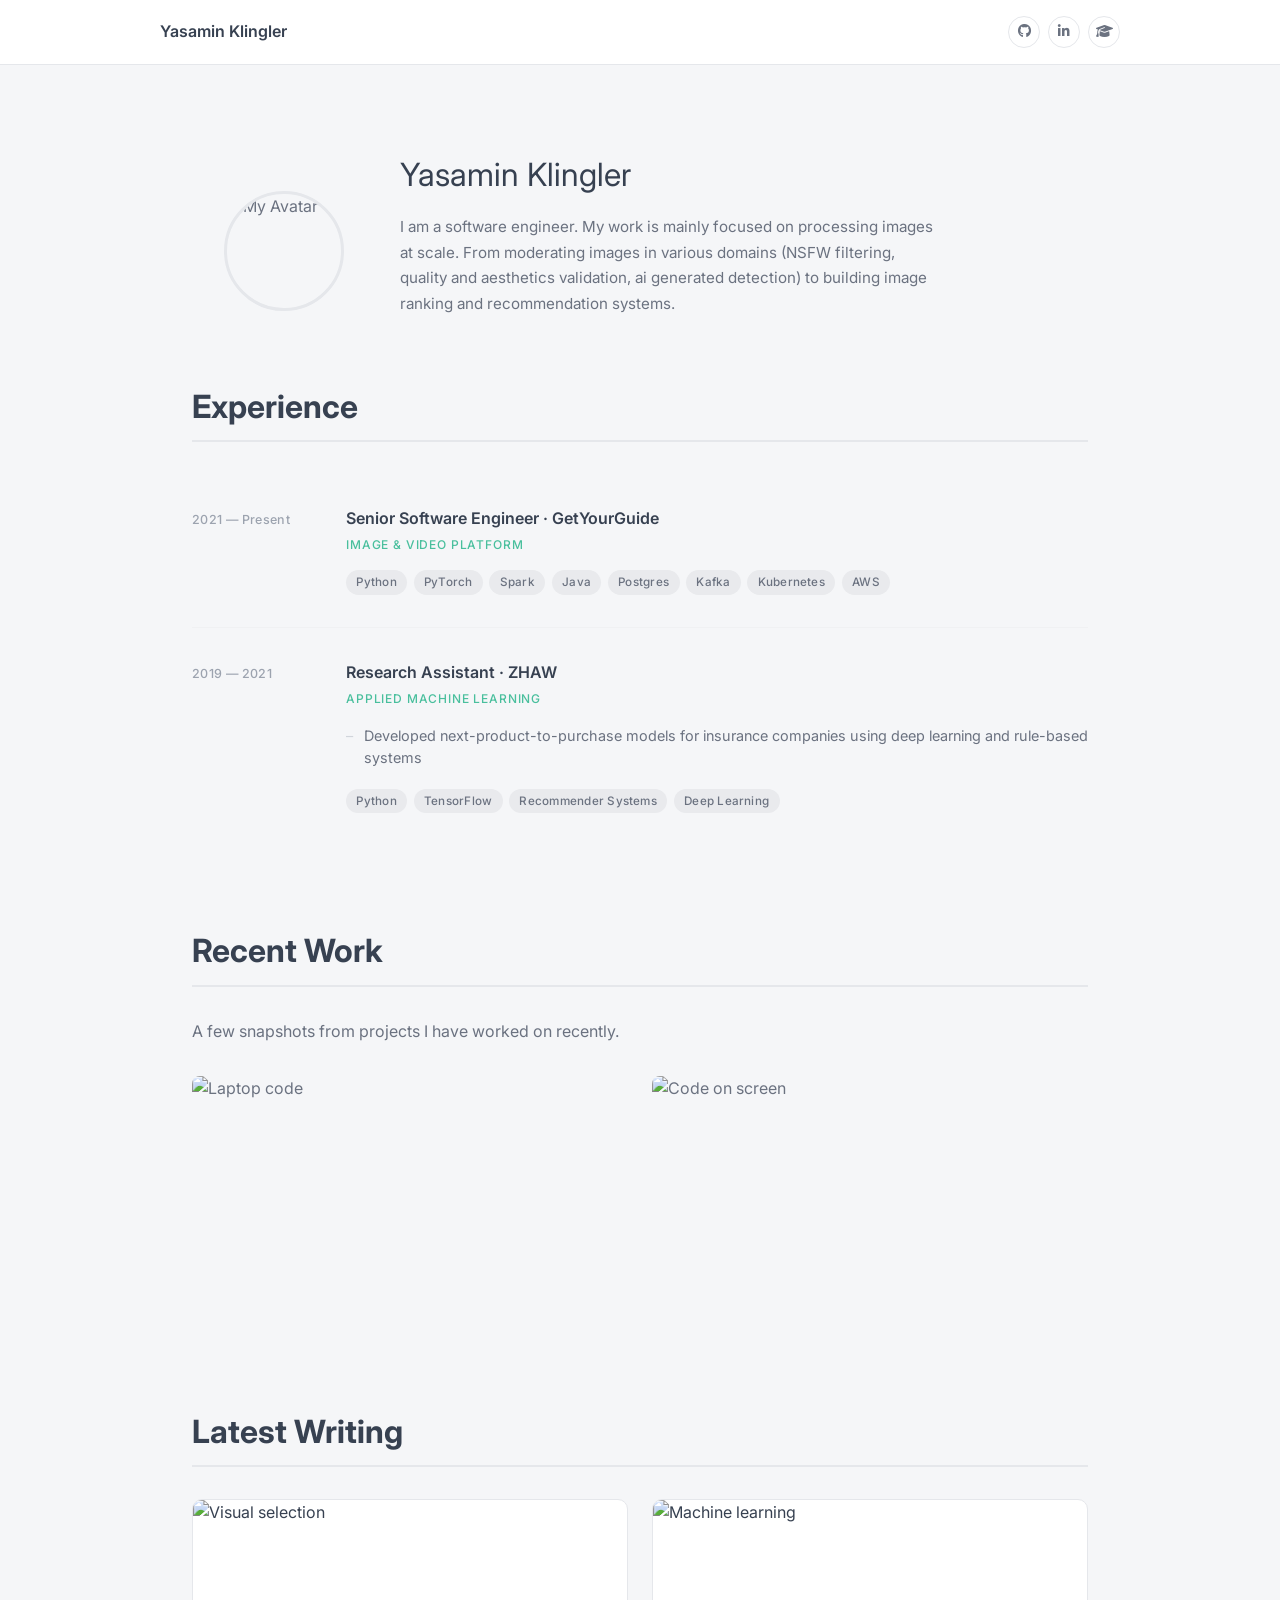
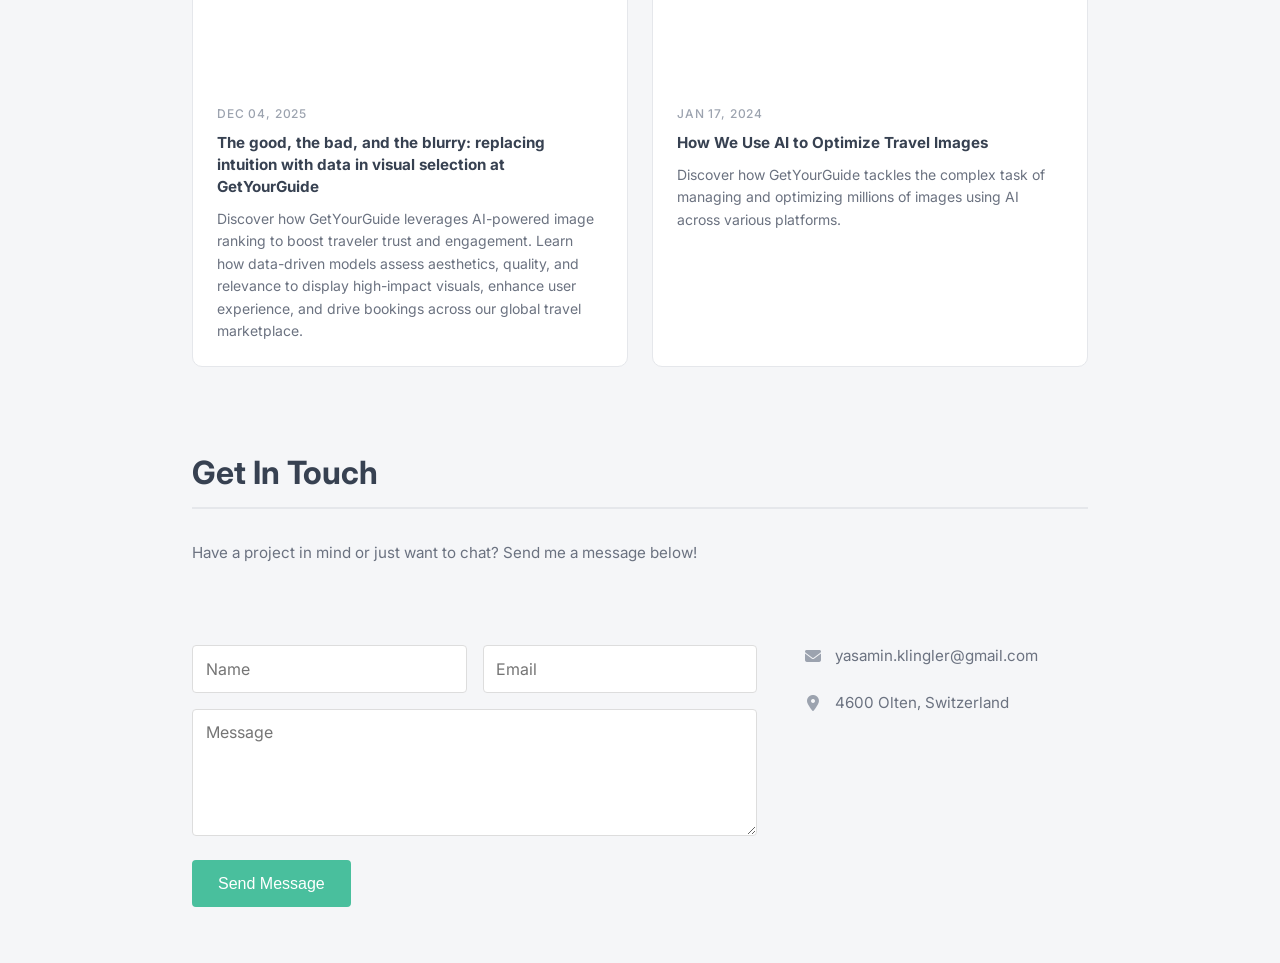
==== index.html @ 1ddeb941 "first personal page" ====
<!DOCTYPE html>
<html lang="en">
<head>
  <meta charset="UTF-8">
  <meta name="viewport" content="width=device-width, initial-scale=1.0">
  <title>My Personal Site</title>
  <link rel="stylesheet" href="style.css">
  <link rel="stylesheet" href="https://cdnjs.cloudflare.com/ajax/libs/font-awesome/6.5.0/css/all.min.css">
  <link rel="preconnect" href="https://fonts.googleapis.com">
  <link rel="preconnect" href="https://fonts.gstatic.com" crossorigin>
  <link href="https://fonts.googleapis.com/css2?family=Inter:wght@300;400;500;600&display=swap" rel="stylesheet">
</head>
<body>

  <!-- TOP NAV -->
  <nav id="topnav">
    <div class="nav-inner">
      <span class="nav-name">Yasamin Klingler</span>
      <ul class="social-icons">
        <li><a href="https://github.com/yasamin-klingler" target="_blank" rel="noopener noreferrer" title="GitHub"><i class="fa-brands fa-github"></i></a></li>
        <li><a href="https://www.linkedin.com/in/klingler-yasamin/" target="_blank" rel="noopener noreferrer" title="LinkedIn"><i class="fa-brands fa-linkedin-in"></i></a></li>
        <li><a href="https://scholar.google.com/citations?hl=en&user=tbwmhG4AAAAJ" target="_blank" rel="noopener noreferrer" title="Google Scholar"><i class="fa-solid fa-graduation-cap"></i></a></li>
      </ul>
    </div>
  </nav>

  <!-- MAIN CONTENT -->
  <main id="content">
    <section id="hero">
      <div class="hero-inner">
        <img src="https://media.licdn.com/dms/image/v2/D4E03AQGjLk9K38_HBw/profile-displayphoto-shrink_800_800/B4EZd9AYGcHcAc-/0/1750148940727?e=1784160000&v=beta&t=gvuIsYqfFAazDrMFYBLojuLi38E32PSJbzSJe2CZaEs" alt="My Avatar" class="avatar">
        <div class="hero-text">
          <h1>Yasamin Klingler</h1>
          <p>I am a software engineer. My work is mainly focused on processing images at scale. From moderating images in various domains
            (NSFW filtering, quality and aesthetics validation, ai generated detection) to building image ranking
            and recommendation systems.</p>
        </div>
      </div>
    </section>

    <!-- CV / EXPERIENCE SECTION -->
    <section id="cv">
      <h2>Experience</h2>

      <article class="cv-item">
        <div class="cv-meta">2021 &mdash; Present</div>
        <div class="cv-details">
          <h3>Senior Software Engineer &middot; GetYourGuide</h3>
          <h4>Image &amp; Video Platform</h4>
          <div class="cv-tags">
            <span class="cv-tag">Python</span>
            <span class="cv-tag">PyTorch</span>
            <span class="cv-tag">Spark</span>
            <span class="cv-tag">Java</span>
            <span class="cv-tag">Postgres</span>
            <span class="cv-tag">Kafka</span>
            <span class="cv-tag">Kubernetes</span>
            <span class="cv-tag">AWS</span>
          </div>
        </div>
      </article>

      <article class="cv-item">
        <div class="cv-meta">2019 &mdash; 2021</div>
        <div class="cv-details">
          <h3>Research Assistant &middot; ZHAW</h3>
          <h4>Applied Machine Learning</h4>
          <ul>
            <li>Developed next-product-to-purchase models for insurance companies using deep learning and rule-based systems</li>
          </ul>
          <div class="cv-tags">
            <span class="cv-tag">Python</span>
            <span class="cv-tag">TensorFlow</span>
            <span class="cv-tag">Recommender Systems</span>
            <span class="cv-tag">Deep Learning</span>
          </div>
        </div>
      </article>
    </section>

    <!-- PORTFOLIO / PICTURES SECTION -->
    <section id="portfolio">
      <h2>Recent Work</h2>
      <p>A few snapshots from projects I have worked on recently.</p>
      
      <div class="portfolio-grid">
        <img src="https://images.unsplash.com/photo-1498050108023-c5249f4df085?auto=format&fit=crop&w=600&q=80" alt="Laptop code">
        <img src="https://images.unsplash.com/photo-1461749280684-dccba630e2f6?auto=format&fit=crop&w=600&q=80" alt="Code on screen">
      </div>
    </section>

    <!-- BLOG SECTION -->
    <section id="blog">
      <h2>Latest Writing</h2>
      
      <div class="blog-grid">
        <article class="blog-card">
          <a href="https://www.getyourguide.careers/posts/the-good-the-bad-and-the-blurry-replacing-intuition-with-data-in-visual-selection-at-getyourguide-2" class="blog-card-image-link">
            <img src="https://cdn.prod.website-files.com/686a7507fff14c231dc1e2bf/69318e49a79b823e45f0c997_LowRes_GetYourGuideHeadshotSession13Nov25-72.webp" alt="Visual selection" class="blog-card-img">
          </a>
          <div class="blog-card-body">
            <span class="date">Dec 04, 2025</span>
            <h3><a href="https://www.getyourguide.careers/posts/the-good-the-bad-and-the-blurry-replacing-intuition-with-data-in-visual-selection-at-getyourguide-2">The good, the bad, and the blurry: replacing intuition with data in visual selection at GetYourGuide</a></h3>
            <p>Discover how GetYourGuide leverages AI-powered image ranking to boost traveler trust and engagement. Learn how data-driven models assess aesthetics, quality, and relevance to display high-impact visuals, enhance user experience, and drive bookings across our global travel marketplace.</p>
          </div>
        </article>

        <article class="blog-card">
          <a href="https://www.getyourguide.careers/posts/how-we-use-ai-to-optimize-travel-images" class="blog-card-image-link">
            <img src="https://cdn.prod.website-files.com/686a7507fff14c231dc1e2bf/6873831b403ef4a65e3bb421_65ae4ee8327bda0561903ae9_inside-getyourguide.avif" alt="Machine learning" class="blog-card-img">
          </a>
          <div class="blog-card-body">
            <span class="date">Jan 17, 2024</span>
            <h3><a href="https://www.getyourguide.careers/posts/how-we-use-ai-to-optimize-travel-images">How We Use AI to Optimize Travel Images</a></h3>
            <p>Discover how GetYourGuide tackles the complex task of managing and optimizing millions of images using AI across various platforms.</p>
          </div>
        </article>
      </div>
    </section>

    <!-- CONTACT SECTION -->
    <section id="contact">
      <h2>Get In Touch</h2>
      <p>Have a project in mind or just want to chat? Send me a message below!</p>
      
      <div class="contact-split">
        <!-- The Contact Form -->
        <!-- Replace YOUR_FORM_ID with your Formspree ID -->
        <form action="https://formspree.io/f/YOUR_FORM_ID" method="POST">
          <div class="field-group">
            <div class="field half">
              <input type="text" name="name" id="name" placeholder="Name" required>
            </div>
            <div class="field half">
              <input type="email" name="email" id="email" placeholder="Email" required>
            </div>
          </div>
          <div class="field">
            <textarea name="message" id="message" rows="5" placeholder="Message" required></textarea>
          </div>
          <button type="submit" class="button solid">Send Message</button>
        </form>

        <!-- The Contact Details -->
        <div class="contact-info">
          <ul>
            <li>
              <i class="fa-solid fa-envelope"></i>
              <a href="mailto:yasamin.klingler@gmail.com">yasamin.klingler@gmail.com</a>
            </li>
            <li>
              <i class="fa-solid fa-location-dot"></i>
              <span>4600 Olten, Switzerland</span>
            </li>
          </ul>
        </div>
      </div>
    </section>

  </main>

</body>
</html>
---- style.css ----
/* -- BASE STYLES -- */
:root {
  --bg-sidebar: #1a1e24; 
  --text-sidebar: #a0a8b1;
  --bg-main: #f5f6f8;
  --text-main: #6b7280;
  --accent: #49bf9d; 
}

* { box-sizing: border-box; margin: 0; padding: 0; }

body {
  font-family: 'Inter', -apple-system, BlinkMacSystemFont, "Segoe UI", Helvetica, Arial, sans-serif;
  line-height: 1.6;
  display: flex;
  flex-direction: column;
  min-height: 100vh;
  background-color: var(--bg-main);
  color: var(--text-main);
  scroll-behavior: smooth;
}

/* -- TOP NAV -- */
#topnav {
  position: sticky;
  top: 0;
  z-index: 100;
  background: #ffffff;
  border-bottom: 1px solid #e5e7eb;
  padding: 0 2rem;
}

.nav-inner {
  max-width: 960px;
  margin: 0 auto;
  display: flex;
  align-items: center;
  height: 4rem;
  gap: 2rem;
}

.nav-name {
  font-weight: 600;
  color: #374151;
  font-size: 1rem;
  white-space: nowrap;
}

.nav-links {
  display: flex;
  gap: 1.75rem;
  list-style: none;
  margin-left: auto;
}

.nav-links a {
  color: #6b7280;
  text-decoration: none;
  font-size: 0.875rem;
  font-weight: 500;
  transition: color 0.2s ease;
}

.nav-links a:hover {
  color: var(--accent);
}

/* -- HERO -- */
#hero {
  background-color: var(--bg-main);
  color: var(--text-main);
  padding: 2rem 2rem;
}

.hero-inner {
  max-width: 960px;
  margin: 0 auto;
  display: flex;
  align-items: center;
  gap: 3.5rem;
}

.avatar {
  width: 120px;
  height: 120px;
  border-radius: 50%;
  object-fit: cover;
  border: 3px solid #e5e7eb;
  flex-shrink: 0;
}

#hero h1 {
  color: #374151;
  font-size: 2rem;
  font-weight: 400;
  line-height: 1.4;
  margin-bottom: 1rem;
}

#hero h1 span {
  color: #6b7280;
  font-weight: 300;
}

.hero-text p {
  margin-bottom: 2rem;
  font-size: 0.95rem;
  line-height: 1.7;
  max-width: 540px;
}

.button {
  display: inline-block;
  padding: 0.8rem 1.5rem;
  border: 2px solid #9ca3af;
  color: #6b7280;
  text-decoration: none;
  border-radius: 4px;
  transition: all 0.2s ease;
  background: transparent;
  font-size: 1rem;
  cursor: pointer;
}

.button:hover {
  border-color: var(--accent);
  color: var(--accent);
}

.button.solid {
  background: var(--accent);
  border-color: var(--accent);
  color: #fff;
}

.button.solid:hover {
  background: transparent;
  color: var(--accent);
}

/* -- MAIN CONTENT -- */
#content {
  max-width: 960px;
  margin: 0 auto;
  padding: 3.5rem 2rem;
  width: 100%;
}

h2 {
  font-size: 2rem;
  margin-bottom: 2rem;
  padding-bottom: 0.5rem;
  border-bottom: 2px solid #e5e7eb;
  color: #374151;
}

section > p { margin-bottom: 2rem; }

#contact > p {
  color: #6b7280;
  font-size: 0.95rem;
  margin-bottom: 5rem;
}

/* -- CV STYLES -- */
#cv { margin-bottom: 5rem; }

.cv-item {
  display: flex;
  gap: 1.5rem;
  margin-bottom: 0;
  padding: 2rem 0;
  border-bottom: 1px solid #f0f1f3;
}

.cv-item:last-child {
  border-bottom: none;
}

.cv-meta {
  width: 130px;
  flex-shrink: 0;
  font-size: 0.78rem;
  font-weight: 500;
  color: #9ca3af;
  letter-spacing: 0.03em;
  padding-top: 0.25rem;
}

.cv-details h3 {
  font-size: 1rem;
  font-weight: 600;
  color: #374151;
  margin-bottom: 0.2rem;
}

.cv-details h4 {
  font-size: 0.75rem;
  font-weight: 500;
  color: var(--accent);
  text-transform: uppercase;
  letter-spacing: 0.07em;
  margin-bottom: 0.85rem;
}

.cv-details ul {
  list-style: none;
  padding: 0;
  margin: 0;
}

.cv-details ul li {
  font-size: 0.9rem;
  color: #6b7280;
  padding: 0.22rem 0 0.22rem 1.1rem;
  position: relative;
  line-height: 1.55;
}

.cv-details ul li::before {
  content: '–';
  position: absolute;
  left: 0;
  color: #d1d5db;
}

.cv-tags {
  display: flex;
  flex-wrap: wrap;
  gap: 0.4rem;
  margin-top: 1rem;
}

.cv-tag {
  font-size: 0.73rem;
  font-weight: 500;
  color: #6b7280;
  background: #e9eaed;
  border-radius: 20px;
  padding: 0.18rem 0.65rem;
  letter-spacing: 0.02em;
}

/* -- PORTFOLIO STYLES -- */
#portfolio { margin-bottom: 5rem; }
.portfolio-grid {
  display: grid;
  grid-template-columns: 1fr 1fr;
  gap: 1.5rem;
}

.portfolio-grid img {
  width: 100%;
  height: 250px;
  object-fit: cover;
  border-radius: 8px;
  transition: opacity 0.3s ease;
}

.portfolio-grid img:hover {
  opacity: 0.8;
}

/* -- BLOG STYLES -- */
#blog { margin-bottom: 5rem; }
.blog-grid {
  display: grid;
  grid-template-columns: 1fr 1fr;
  gap: 1.5rem;
}

.blog-card {
  background: #ffffff;
  border-radius: 10px;
  overflow: hidden;
  border: 1px solid #e5e7eb;
  transition: box-shadow 0.2s ease;
}

.blog-card:hover {
  box-shadow: 0 4px 16px rgba(0, 0, 0, 0.07);
}

.blog-card-image-link {
  display: block;
}

.blog-card-img {
  width: 100%;
  height: 180px;
  object-fit: cover;
  display: block;
  transition: opacity 0.2s ease;
}

.blog-card:hover .blog-card-img {
  opacity: 0.92;
}

.blog-card-body {
  padding: 1.25rem 1.5rem 1.5rem;
}

.blog-card .date {
  font-size: 0.75rem;
  color: #9ca3af;
  text-transform: uppercase;
  letter-spacing: 0.07em;
  font-weight: 500;
}

.blog-card h3 {
  margin: 0.4rem 0 0.6rem;
  font-size: 0.95rem;
  line-height: 1.45;
}

.blog-card a {
  color: #374151;
  text-decoration: none;
}

.blog-card a:hover { color: var(--accent); }

.blog-card p {
  font-size: 0.875rem;
  color: #6b7280;
  line-height: 1.6;
  margin: 0;
}

/* -- CONTACT STYLES -- */
.contact-split {
  display: flex;
  gap: 3rem;
}

form { flex: 2; }

.field-group {
  display: flex;
  gap: 1rem;
  margin-bottom: 1rem;
}

.field { width: 100%; }
.field.half { width: 50%; }

input, textarea {
  width: 100%;
  padding: 0.8rem;
  border: 1px solid #ddd;
  border-radius: 4px;
  font-family: inherit;
  font-size: 1rem;
  background: #ffffff;
}

input:focus, textarea:focus {
  outline: none;
  border-color: var(--accent);
}

textarea { margin-bottom: 1rem; resize: vertical; }

.contact-info { flex: 1; }

.contact-info ul { list-style: none; }

.contact-info li {
  display: flex;
  align-items: flex-start;
  gap: 0.85rem;
  margin-bottom: 1.5rem;
  line-height: 1.5;
}

.contact-info li i {
  color: #9ca3af;
  font-size: 1rem;
  margin-top: 0.2rem;
  flex-shrink: 0;
  width: 1rem;
  text-align: center;
}

.contact-info a,
.contact-info span {
  color: #6b7280;
  text-decoration: none;
  font-size: 0.95rem;
}

.contact-info a:hover {
  color: var(--accent);
}

/* -- RESPONSIVE (MOBILE) -- */
@media (max-width: 768px) {
  .nav-links { display: none; }

  #hero { padding: 3.5rem 1.5rem; }

  .hero-inner {
    flex-direction: column;
    text-align: center;
    gap: 2rem;
  }

  .hero-text p { max-width: 100%; }

  #content { padding: 3rem 1.5rem; }

  .cv-item { flex-direction: column; }
  .cv-meta { margin-bottom: 0.5rem; width: 100%; }

  .portfolio-grid { grid-template-columns: 1fr; }

  .contact-split { flex-direction: column; gap: 2.5rem; }
  .field-group { flex-direction: column; }
  .field.half { width: 100%; }
}
/* -- SOCIAL ICONS -- */
.social-icons {
  display: flex;
  gap: 0.5rem;
  list-style: none;
  margin: 0;
  margin-left: auto;
}

.social-icons a {
  display: inline-flex;
  align-items: center;
  justify-content: center;
  width: 2rem;
  height: 2rem;
  border-radius: 50%;
  border: 1px solid #e5e7eb;
  color: #6b7280;
  font-size: 0.85rem;
  text-decoration: none;
  transition: all 0.2s ease;
}

.social-icons a:hover {
  color: var(--accent);
  border-color: var(--accent);
  background: rgba(73, 191, 157, 0.08);
}
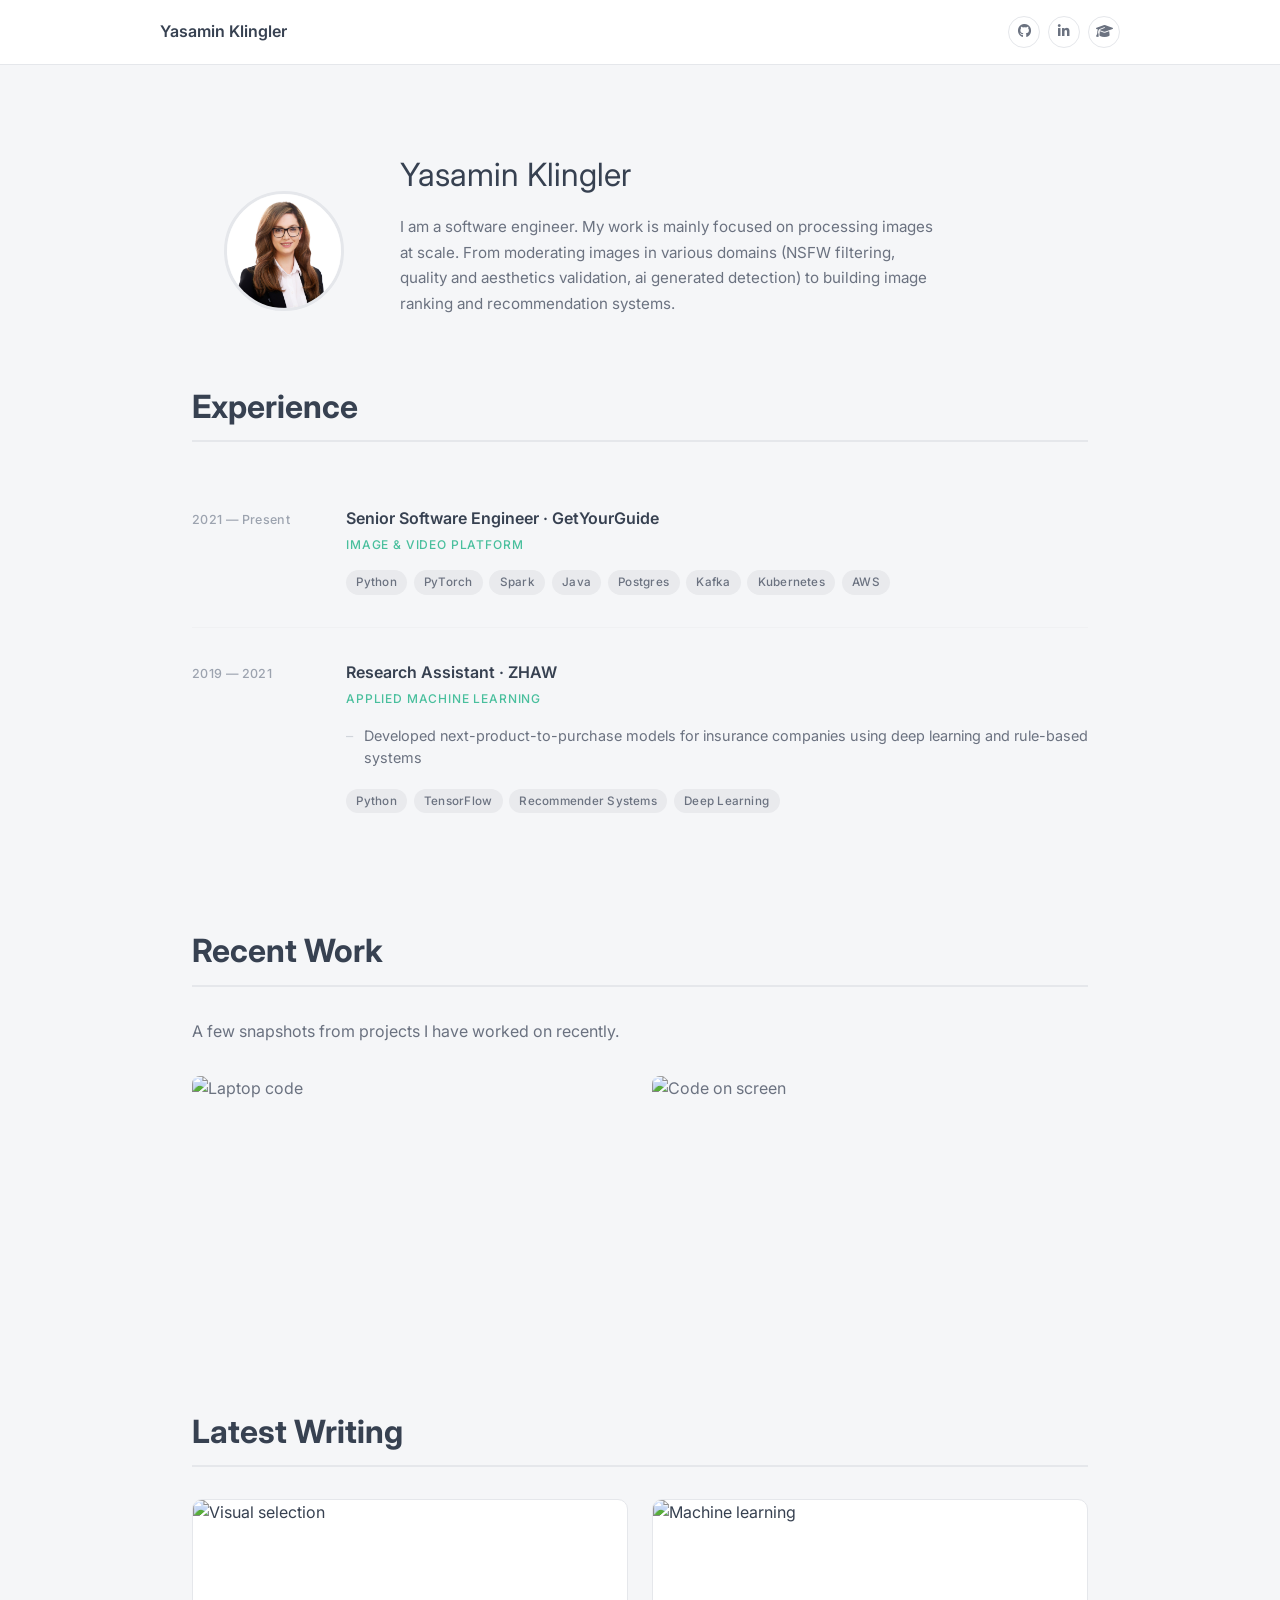
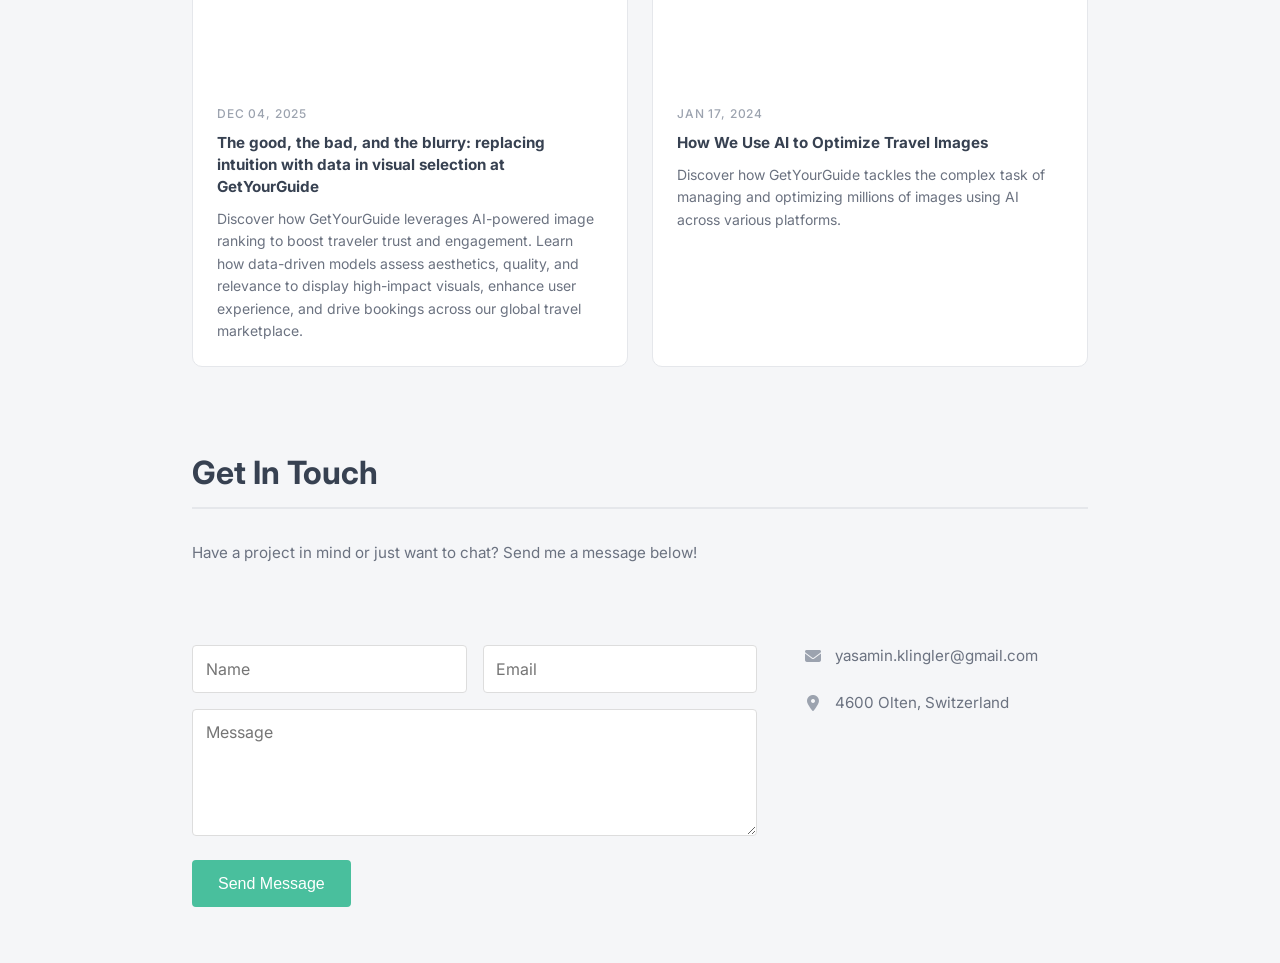
==== commit 24fb1648: "update profile pic" ====
--- a/index.html
+++ b/index.html
@@ -28,7 +28,7 @@
   <main id="content">
     <section id="hero">
       <div class="hero-inner">
-        <img src="https://media.licdn.com/dms/image/v2/D4E03AQGjLk9K38_HBw/profile-displayphoto-shrink_800_800/B4EZd9AYGcHcAc-/0/1750148940727?e=1784160000&v=beta&t=gvuIsYqfFAazDrMFYBLojuLi38E32PSJbzSJe2CZaEs" alt="My Avatar" class="avatar">
+        <img src="profile_pic.jpg" alt="My Avatar" class="avatar">
         <div class="hero-text">
           <h1>Yasamin Klingler</h1>
           <p>I am a software engineer. My work is mainly focused on processing images at scale. From moderating images in various domains
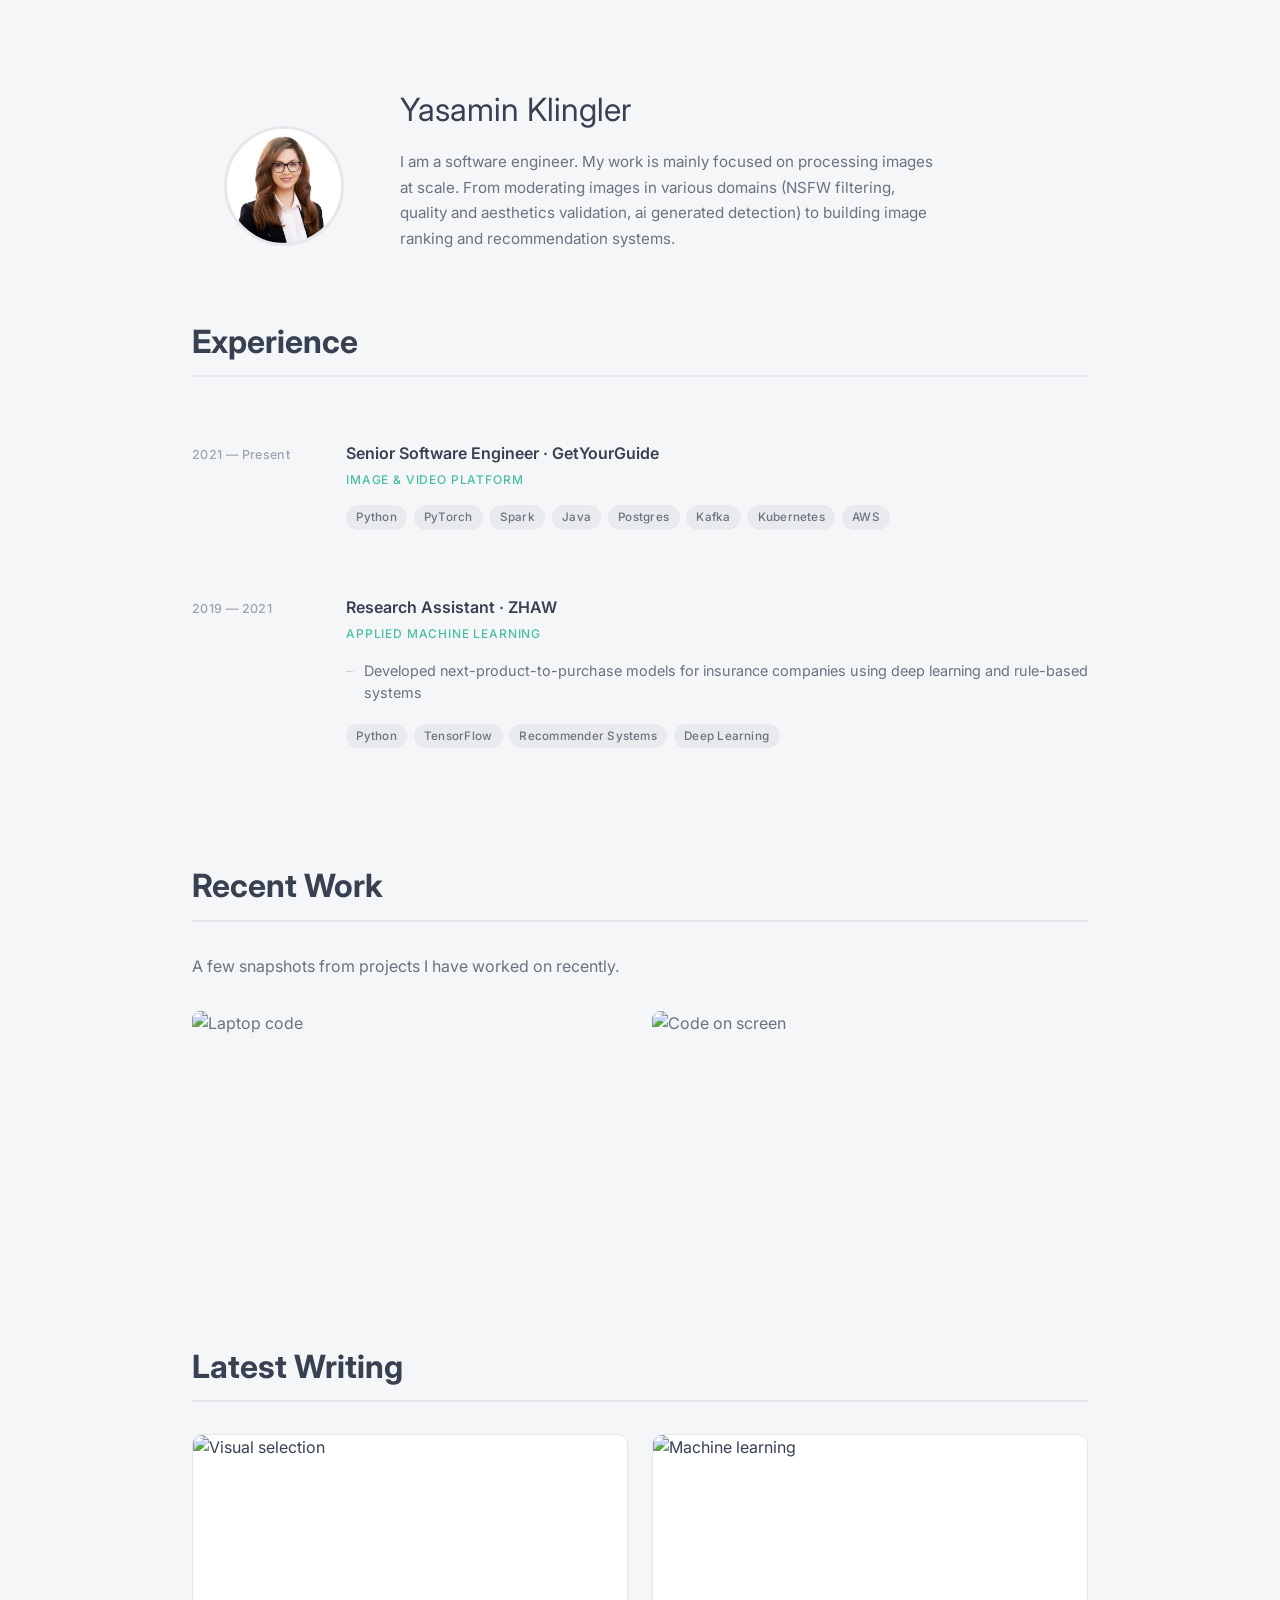
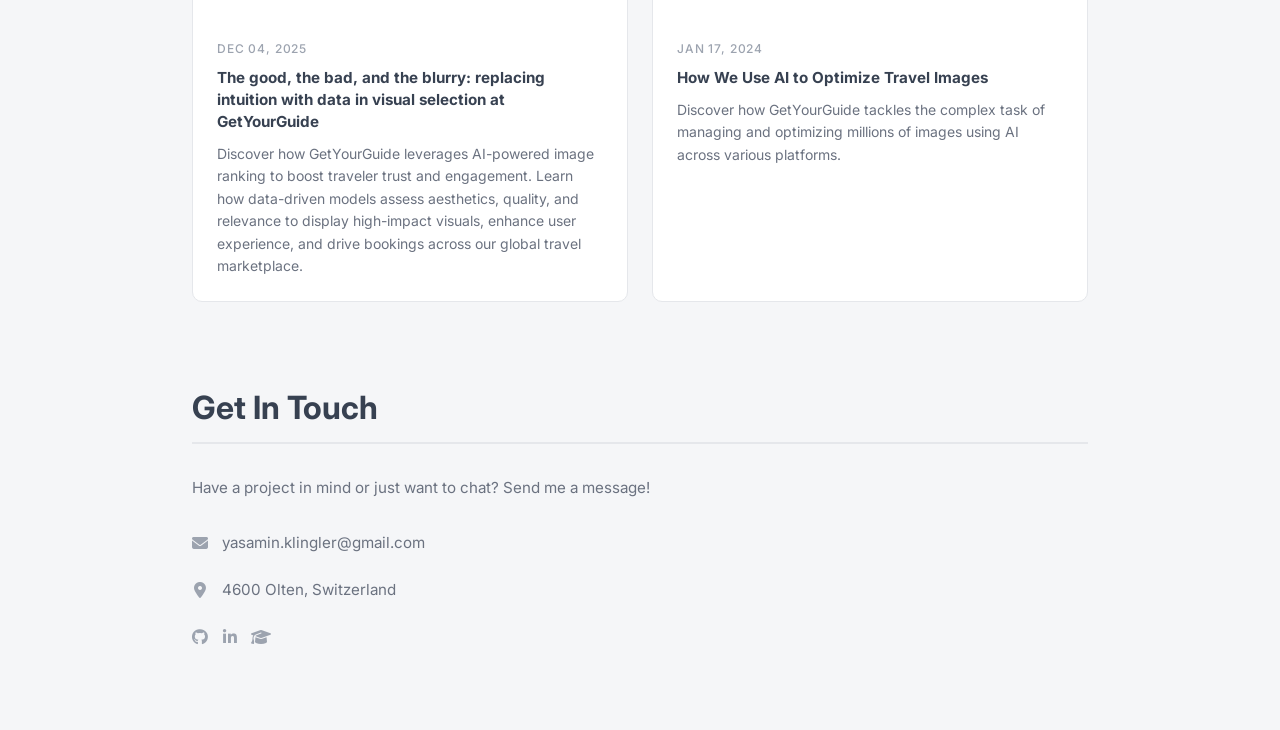
==== commit 512e7c8e: "drop form and navbar" ====
--- a/index.html
+++ b/index.html
@@ -11,19 +11,6 @@
   <link href="https://fonts.googleapis.com/css2?family=Inter:wght@300;400;500;600&display=swap" rel="stylesheet">
 </head>
 <body>
-
-  <!-- TOP NAV -->
-  <nav id="topnav">
-    <div class="nav-inner">
-      <span class="nav-name">Yasamin Klingler</span>
-      <ul class="social-icons">
-        <li><a href="https://github.com/yasamin-klingler" target="_blank" rel="noopener noreferrer" title="GitHub"><i class="fa-brands fa-github"></i></a></li>
-        <li><a href="https://www.linkedin.com/in/klingler-yasamin/" target="_blank" rel="noopener noreferrer" title="LinkedIn"><i class="fa-brands fa-linkedin-in"></i></a></li>
-        <li><a href="https://scholar.google.com/citations?hl=en&user=tbwmhG4AAAAJ" target="_blank" rel="noopener noreferrer" title="Google Scholar"><i class="fa-solid fa-graduation-cap"></i></a></li>
-      </ul>
-    </div>
-  </nav>
-
   <!-- MAIN CONTENT -->
   <main id="content">
     <section id="hero">
@@ -121,26 +108,8 @@
     <!-- CONTACT SECTION -->
     <section id="contact">
       <h2>Get In Touch</h2>
-      <p>Have a project in mind or just want to chat? Send me a message below!</p>
-      
+      <p>Have a project in mind or just want to chat? Send me a message!</p>
       <div class="contact-split">
-        <!-- The Contact Form -->
-        <!-- Replace YOUR_FORM_ID with your Formspree ID -->
-        <form action="https://formspree.io/f/YOUR_FORM_ID" method="POST">
-          <div class="field-group">
-            <div class="field half">
-              <input type="text" name="name" id="name" placeholder="Name" required>
-            </div>
-            <div class="field half">
-              <input type="email" name="email" id="email" placeholder="Email" required>
-            </div>
-          </div>
-          <div class="field">
-            <textarea name="message" id="message" rows="5" placeholder="Message" required></textarea>
-          </div>
-          <button type="submit" class="button solid">Send Message</button>
-        </form>
-
         <!-- The Contact Details -->
         <div class="contact-info">
           <ul>
@@ -152,6 +121,11 @@
               <i class="fa-solid fa-location-dot"></i>
               <span>4600 Olten, Switzerland</span>
             </li>
+            <li>
+              <a href="https://github.com/yasamin-klingler" target="_blank" rel="noopener noreferrer" title="GitHub"><i class="fa-brands fa-github"></i></a>
+              <a href="https://www.linkedin.com/in/klingler-yasamin/" target="_blank" rel="noopener noreferrer" title="LinkedIn"><i class="fa-brands fa-linkedin-in"></i></a>
+              <a href="https://scholar.google.com/citations?hl=en&user=tbwmhG4AAAAJ" target="_blank" rel="noopener noreferrer" title="Google Scholar"><i class="fa-solid fa-graduation-cap"></i></a>
+            </li>
           </ul>
         </div>
       </div>
--- a/style.css
+++ b/style.css
@@ -20,51 +20,6 @@
   scroll-behavior: smooth;
 }
 
-/* -- TOP NAV -- */
-#topnav {
-  position: sticky;
-  top: 0;
-  z-index: 100;
-  background: #ffffff;
-  border-bottom: 1px solid #e5e7eb;
-  padding: 0 2rem;
-}
-
-.nav-inner {
-  max-width: 960px;
-  margin: 0 auto;
-  display: flex;
-  align-items: center;
-  height: 4rem;
-  gap: 2rem;
-}
-
-.nav-name {
-  font-weight: 600;
-  color: #374151;
-  font-size: 1rem;
-  white-space: nowrap;
-}
-
-.nav-links {
-  display: flex;
-  gap: 1.75rem;
-  list-style: none;
-  margin-left: auto;
-}
-
-.nav-links a {
-  color: #6b7280;
-  text-decoration: none;
-  font-size: 0.875rem;
-  font-weight: 500;
-  transition: color 0.2s ease;
-}
-
-.nav-links a:hover {
-  color: var(--accent);
-}
-
 /* -- HERO -- */
 #hero {
   background-color: var(--bg-main);
@@ -159,7 +114,6 @@
 #contact > p {
   color: #6b7280;
   font-size: 0.95rem;
-  margin-bottom: 5rem;
 }
 
 /* -- CV STYLES -- */
